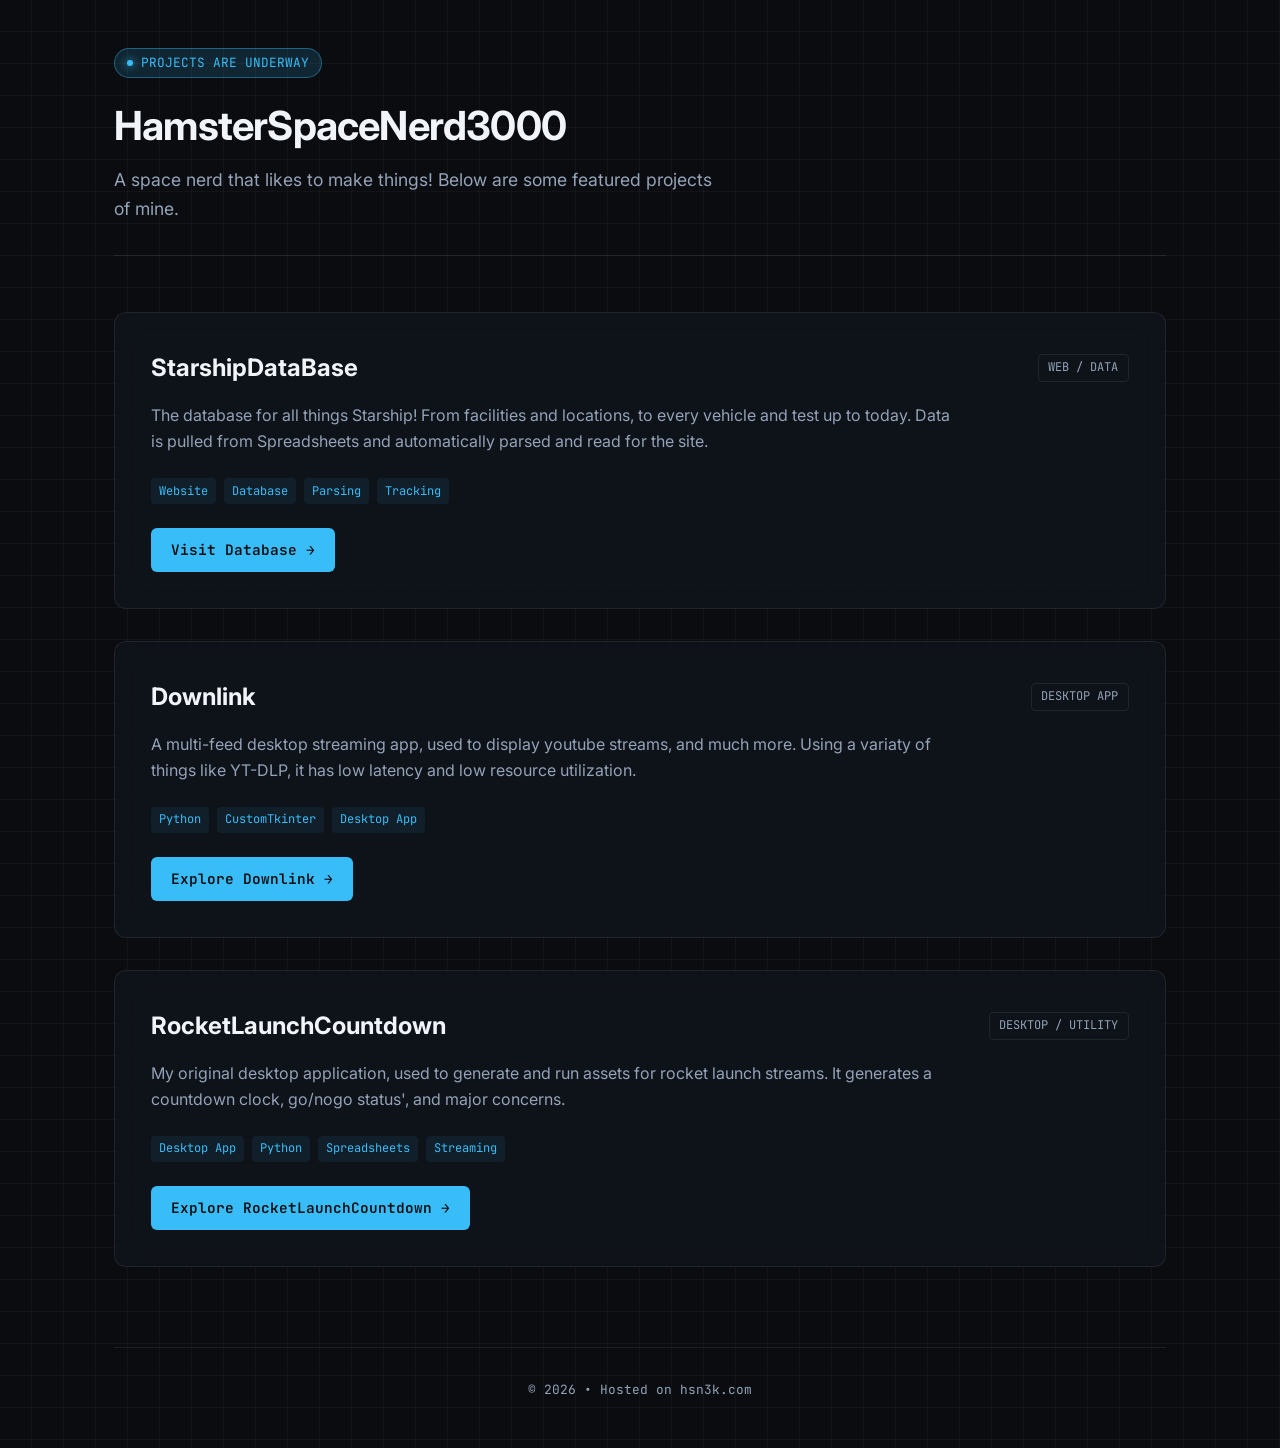
==== index.html @ e3f6a07e "Intial work" ====
<!DOCTYPE html>
<html lang="en">
<head>
    <meta charset="UTF-8">
    <meta name="viewport" content="width=device-width, initial-scale=1.0">
    <title>Home | HSN3K</title>
    <link rel="preconnect" href="https://fonts.googleapis.com">
    <link rel="preconnect" href="https://fonts.gstatic.com" crossorigin>
    <link href="https://fonts.googleapis.com/css2?family=JetBrains+Mono:wght@400;600;700&family=Inter:wght@300;400;600;700&display=swap" rel="stylesheet">
    <link rel="stylesheet" href="/styles/styles.css">
</head>
<body>

  <div class="container">
    <header>
      <div class="status-badge">
        <span class="status-dot"></span> PROJECTS ARE UNDERWAY
      </div>
      <h1>HamsterSpaceNerd3000</h1>
      <p class="subtitle">A space nerd that likes to make things! Below are some featured projects of mine.</p>
    </header>

    <main class="project-stack">
      <section class="project-section">
        <div class="project-content">
          <div class="project-header">
            <h2 class="project-title">StarshipDataBase</h2>
            <span class="project-type">WEB / DATA</span>
          </div>
          <p class="project-desc">The database for all things Starship! From facilities and locations, to every vehicle and test up to today. Data is pulled from Spreadsheets and automatically parsed and read for the site.</p>
          <div class="tag-list">
            <span class="tag">Website</span>
            <span class="tag">Database</span>
            <span class="tag">Parsing</span>
            <span class="tag">Tracking</span>
          </div>
          <a href="https://sdb.hsn3k.com" class="btn" target="_blank">Visit Database &rarr;</a>
        </div>
      </section>

      <section class="project-section">
        <div class="project-content">
          <div class="project-header">
            <h2 class="project-title">Downlink</h2>
            <span class="project-type">DESKTOP APP</span>
          </div>
          <p class="project-desc">A multi-feed desktop streaming app, used to display youtube streams, and much more. Using a variaty of things like YT-DLP, it has low latency and low resource utilization.</p>
          <div class="tag-list">
            <span class="tag">Python</span>
            <span class="tag">CustomTkinter</span>
            <span class="tag">Desktop App</span>
          </div>
          <a href="/downlink/" class="btn">Explore Downlink &rarr;</a>
        </div>
      </section>

      <section class="project-section">
        <div class="project-content">
          <div class="project-header">
            <h2 class="project-title">RocketLaunchCountdown</h2>
            <span class="project-type">DESKTOP / UTILITY</span>
          </div>
          <p class="project-desc">My original desktop application, used to generate and run assets for rocket launch streams. It generates a countdown clock, go/nogo status', and major concerns.</p>
          <div class="tag-list">
            <span class="tag">Desktop App</span>
            <span class="tag">Python</span>
            <span class="tag">Spreadsheets</span>
            <span class="tag">Streaming</span>
          </div>
          <a href="/rocketlaunchcountdown/" class="btn">Explore RocketLaunchCountdown &rarr;</a>
        </div>
      </section>
    </main>

    <footer>
      <p>&copy; 2026 • Hosted on hsn3k.com</p>
    </footer>
  </div>

</body>
</html>
---- styles/styles.css ----
:root {
    --bg-dark: #0a0c10;
    --panel-bg: rgba(16, 20, 28, 0.75);
    --border-color: rgba(255, 255, 255, 0.08);
    --border-hover: rgba(56, 189, 248, 0.4);
    --accent: #38bdf8;
    --accent-glow: rgba(56, 189, 248, 0.15);
    --text-main: #f1f5f9;
    --text-muted: #94a3b8;
    --font-sans: 'Inter', -apple-system, sans-serif;
    --font-mono: 'JetBrains Mono', monospace;
}

* { box-sizing: border-box; margin: 0; padding: 0; }

body {
    background-color: var(--bg-dark);
    color: var(--text-main);
    font-family: var(--font-sans);
    min-height: 100vh;
    line-height: 1.6;
    /* Subtle technical grid background */
    background-image: 
    linear-gradient(rgba(255, 255, 255, 0.03) 1px, transparent 1px),
    linear-gradient(90deg, rgba(255, 255, 255, 0.03) 1px, transparent 1px);
    background-size: 32px 32px;
    background-position: -1px -1px;
}

.container {
    max-width: 1100px;
    margin: 0 auto;
    padding: 3rem 1.5rem;
}

header {
    margin-bottom: 3.5rem;
    border-bottom: 1px solid var(--border-color);
    padding-bottom: 2rem;
}

.status-badge {
    display: inline-flex;
    align-items: center;
    gap: 0.5rem;
    font-family: var(--font-mono);
    font-size: 0.8rem;
    color: var(--accent);
    background: var(--accent-glow);
    border: 1px solid var(--border-hover);
    padding: 0.25rem 0.75rem;
    border-radius: 9999px;
    margin-bottom: 1rem;
}

.status-dot {
    width: 6px;
    height: 6px;
    background-color: var(--accent);
    border-radius: 50%;
    box-shadow: 0 0 8px var(--accent);
}

h1 {
    font-size: 2.5rem;
    font-weight: 700;
    letter-spacing: -0.02em;
    margin-bottom: 0.5rem;
}

.subtitle {
    color: var(--text-muted);
    font-size: 1.1rem;
    max-width: 600px;
}

.grid {
    display: grid;
    grid-template-columns: repeat(auto-fill, minmax(320px, 1fr));
    gap: 1.5rem;
}

.card {
    background: var(--panel-bg);
    border: 1px solid var(--border-color);
    border-radius: 8px;
    padding: 1.5rem;
    backdrop-filter: blur(12px);
    -webkit-backdrop-filter: blur(12px);
    transition: all 0.2s ease-in-out;
    display: flex;
    flex-direction: column;
    justify-content: space-between;
}

.card:hover {
    border-color: var(--border-hover);
    transform: translateY(-2px);
    box-shadow: 0 8px 24px rgba(0, 0, 0, 0.4);
}

.card-header {
    display: flex;
    justify-content: space-between;
    align-items: flex-start;
    margin-bottom: 1rem;
}

.card-title {
    font-size: 1.2rem;
    font-weight: 600;
    color: var(--text-main);
}

.card-type {
    font-family: var(--font-mono);
    font-size: 0.75rem;
    color: var(--text-muted);
    border: 1px solid var(--border-color);
    padding: 0.15rem 0.5rem;
    border-radius: 4px;
}

.card-desc {
    color: var(--text-muted);
    font-size: 0.925rem;
    margin-bottom: 1.5rem;
}

.tag-list {
    display: flex;
    flex-wrap: wrap;
    gap: 0.5rem;
    margin-bottom: 1.5rem;
}

.tag {
    font-family: var(--font-mono);
    font-size: 0.75rem;
    color: var(--accent);
    background: rgba(56, 189, 248, 0.08);
    padding: 0.2rem 0.5rem;
    border-radius: 4px;
}

.card-link {
    display: inline-flex;
    align-items: center;
    gap: 0.4rem;
    font-family: var(--font-mono);
    font-size: 0.85rem;
    color: var(--text-main);
    text-decoration: none;
    font-weight: 600;
    transition: color 0.15s ease;
}

.card-link:hover {
    color: var(--accent);
}

footer {
    margin-top: 5rem;
    padding-top: 2rem;
    border-top: 1px solid var(--border-color);
    text-align: center;
    font-family: var(--font-mono);
    font-size: 0.8rem;
    color: var(--text-muted);
}

/* Stack Layout */
.project-stack {
  display: flex;
  flex-direction: column;
  gap: 2rem;
}

.project-section {
  background: var(--panel-bg);
  border: 1px solid var(--border-color);
  border-radius: 12px;
  padding: 2.25rem;
  backdrop-filter: blur(12px);
  -webkit-backdrop-filter: blur(12px);
  transition: border-color 0.2s ease, box-shadow 0.2s ease;
}

.project-section:hover {
  border-color: var(--border-hover);
  box-shadow: 0 8px 32px rgba(0, 0, 0, 0.4);
}

.project-header {
  display: flex;
  justify-content: space-between;
  align-items: center;
  margin-bottom: 1rem;
}

.project-title {
  font-size: 1.5rem;
  font-weight: 700;
  color: var(--text-main);
}

.project-type {
  font-family: var(--font-mono);
  font-size: 0.75rem;
  color: var(--text-muted);
  border: 1px solid var(--border-color);
  padding: 0.2rem 0.6rem;
  border-radius: 4px;
}

.project-desc {
  color: var(--text-muted);
  font-size: 1rem;
  margin-bottom: 1.5rem;
  max-width: 800px;
}

/* Button Styling */
.btn {
  display: inline-flex;
  align-items: center;
  gap: 0.5rem;
  font-family: var(--font-mono);
  font-size: 0.9rem;
  font-weight: 600;
  color: #0a0c10;
  background-color: var(--accent);
  padding: 0.65rem 1.25rem;
  border-radius: 6px;
  text-decoration: none;
  transition: all 0.2s ease;
}

.btn:hover {
  background-color: #7dd3fc;
  transform: translateY(-1px);
  box-shadow: 0 0 16px rgba(56, 189, 248, 0.3);
}
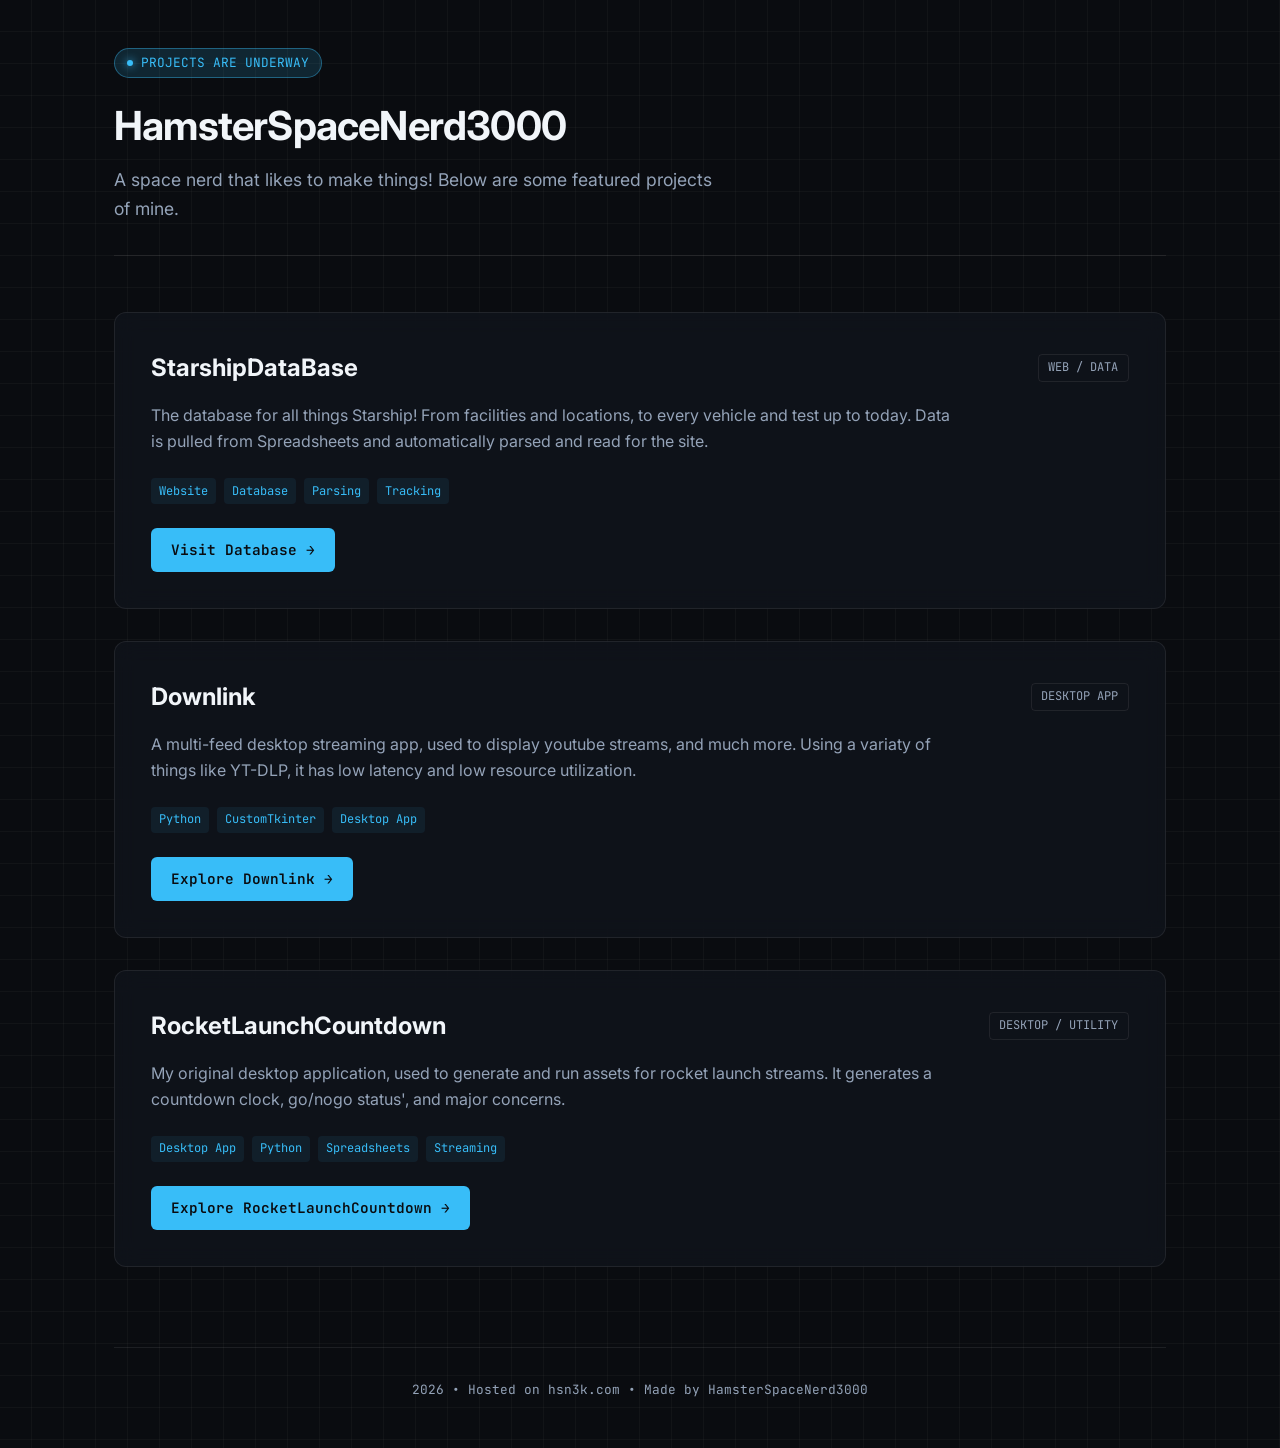
==== commit d0f1ae80: "End of Class" ====
--- a/index.html
+++ b/index.html
@@ -67,13 +67,13 @@
             <span class="tag">Spreadsheets</span>
             <span class="tag">Streaming</span>
           </div>
-          <a href="/rocketlaunchcountdown/" class="btn">Explore RocketLaunchCountdown &rarr;</a>
+          <a href="/rlc/" class="btn">Explore RocketLaunchCountdown &rarr;</a>
         </div>
       </section>
     </main>
 
     <footer>
-      <p>&copy; 2026 • Hosted on hsn3k.com</p>
+      <p>2026 • Hosted on hsn3k.com • Made by HamsterSpaceNerd3000</p>
     </footer>
   </div>
 
